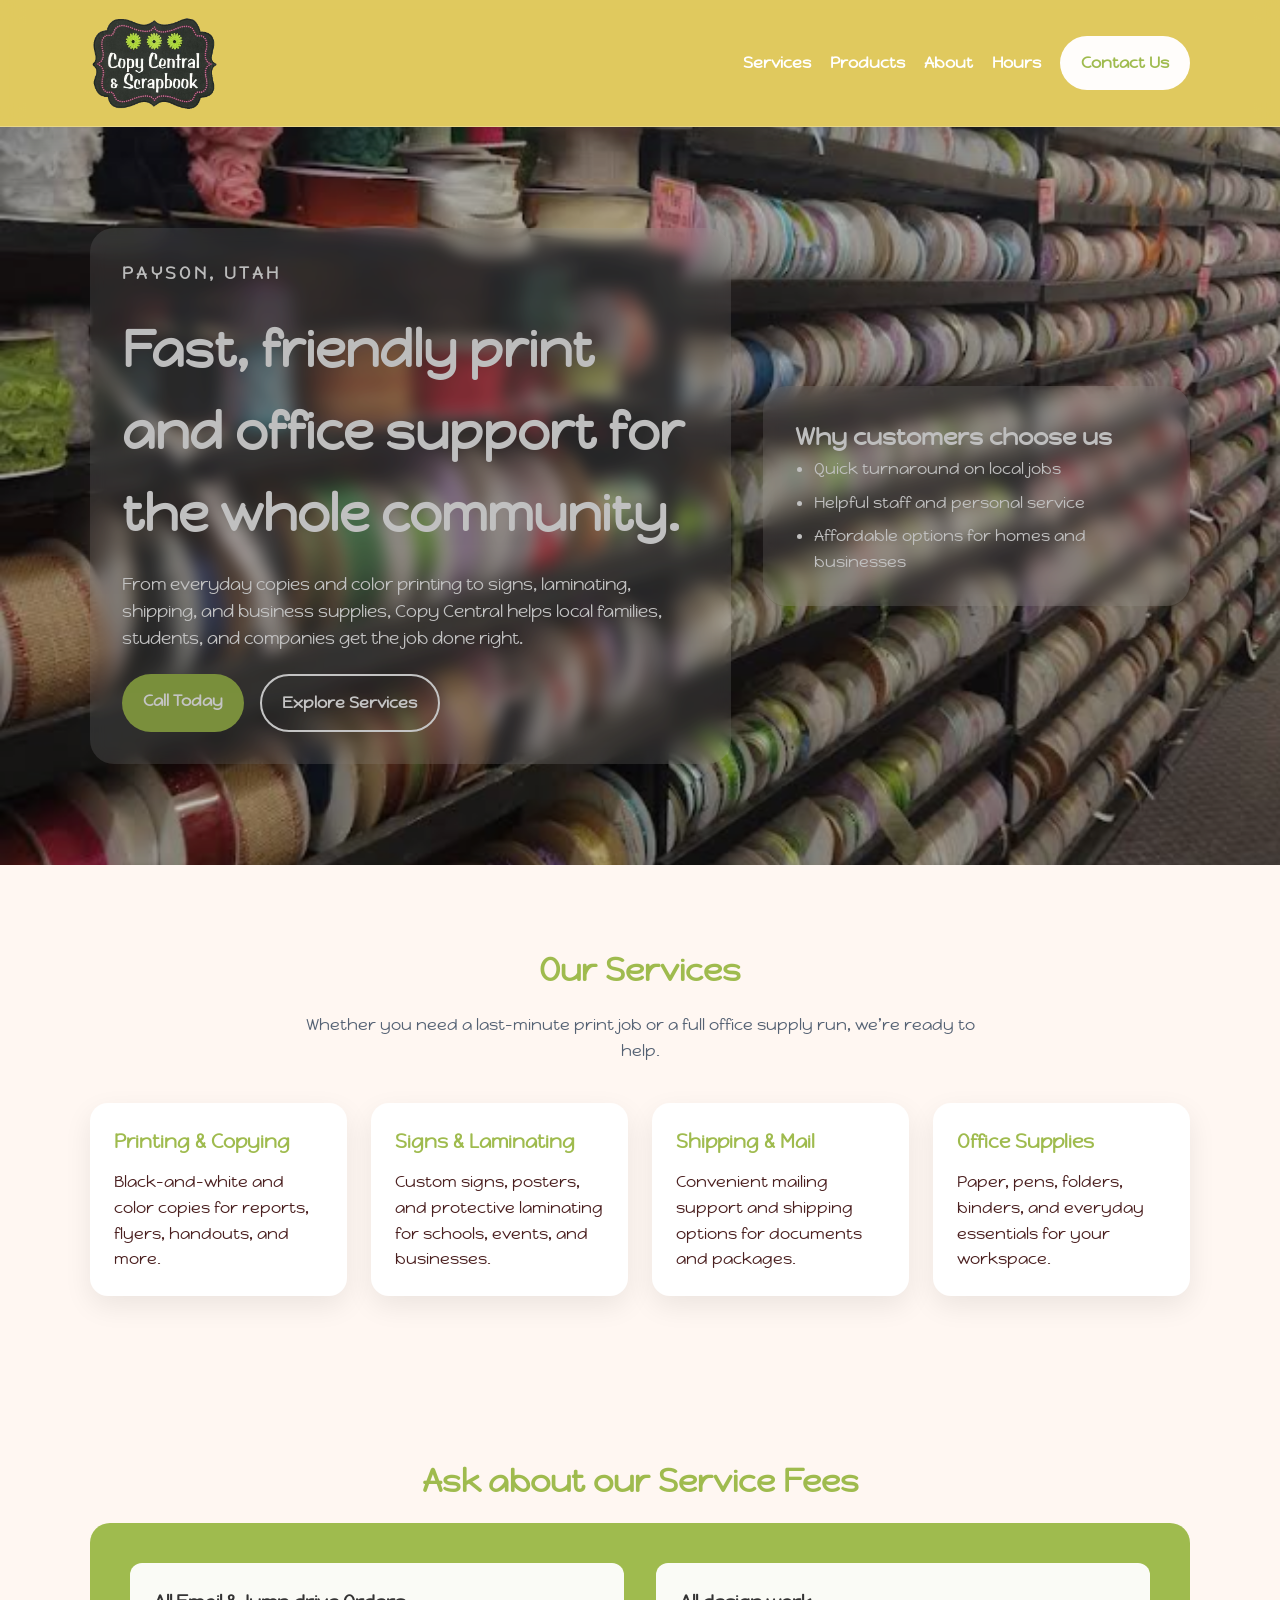
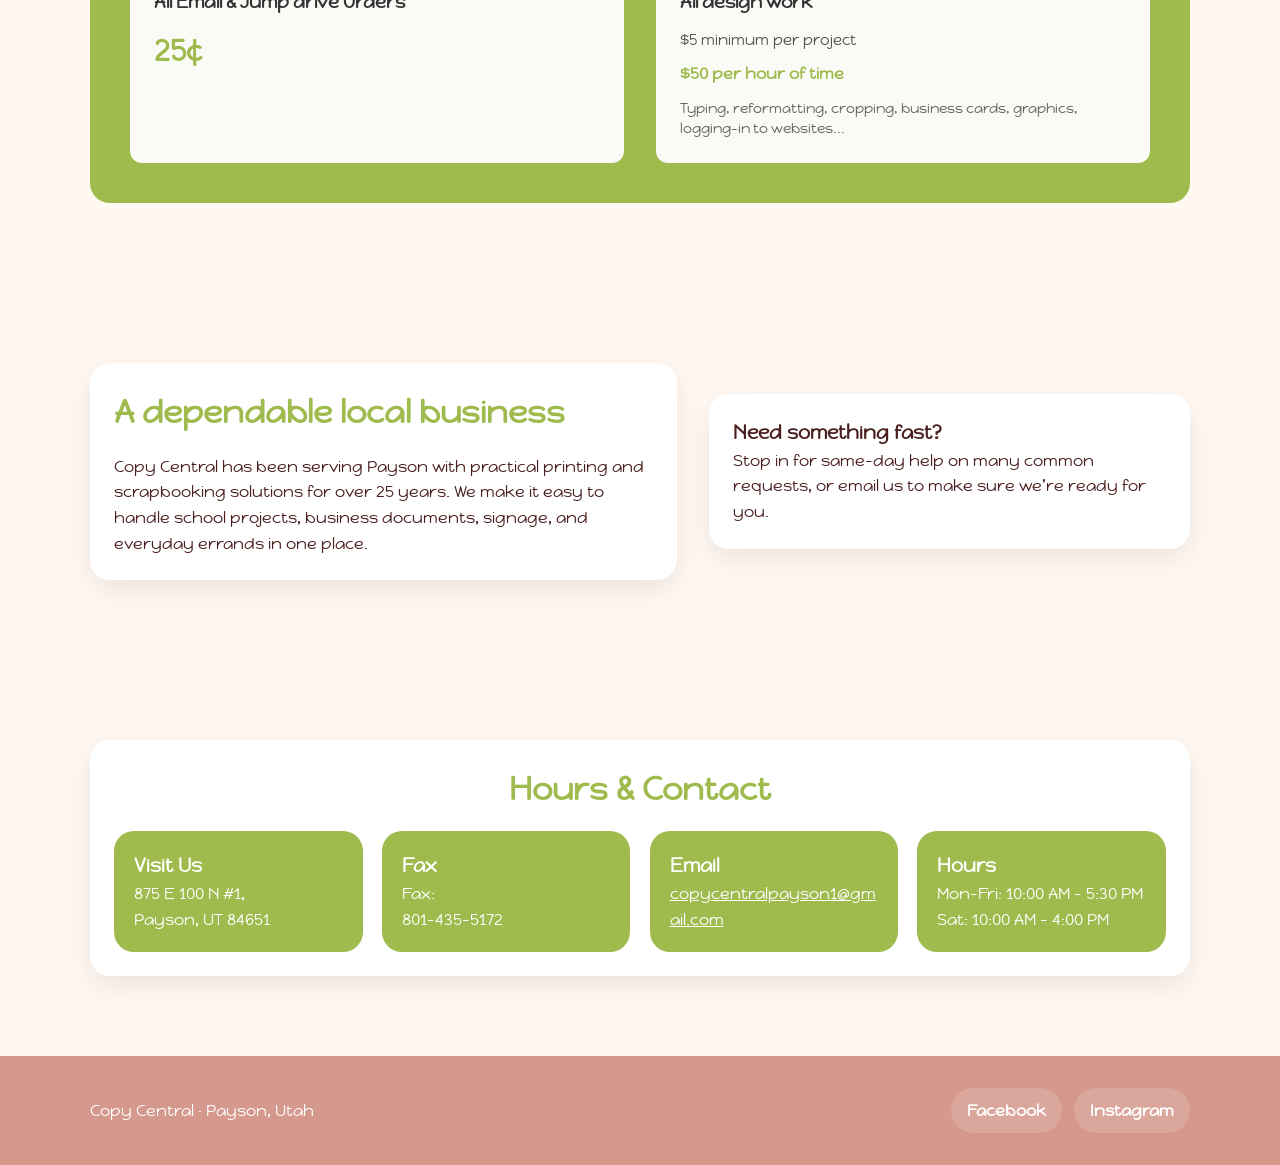
==== index.html @ 232d1b98 "ffdsgsdf" ====
<!DOCTYPE html>
<html lang="en">
  <head>
    <meta charset="UTF-8" />
    <meta name="viewport" content="width=device-width, initial-scale=1.0" />
    <title>Copy Central | Payson, Utah</title>
    <meta name="description" content="Copy Central in Payson, Utah offers printing, copying, signs, laminating, shipping, and office supplies."/>
    <link rel="preconnect" href="https://fonts.googleapis.com">
    <link rel="preconnect" href="https://fonts.gstatic.com" crossorigin>
    <link href="https://fonts.googleapis.com/css2?family=Happy+Monkey&display=swap" rel="stylesheet">
    <link rel="stylesheet" href="style.css" />
    <link rel="icon" type="image/x-icon" href="favicon.ico" />
  </head>
  <body>
    <header>
      <div class="container navbar">
        <a href="#home" class="brand" aria-label="Copy Central home">
          <img src="wordLogo.png" alt="Copy Central logo" style="height: 94px; width: auto; display: block;" />
        </a>
        <nav>
          <ul class="nav-links">
            <li><a href="#services">Services</a></li>
            <li><a href="products.html">Products</a></li>
            <li><a href="#about">About</a></li>
            <li><a href="#hours">Hours</a></li>
            <li><a href="#hours" class="btn btn-nav">Contact Us</a></li>
          </ul>
        </nav>
      </div>
    </header>

    <main id="home">
      <section class="hero">
        <div class="hero-bg" aria-hidden="true"></div>
        <div class="container hero-content">
          <div class="hero-card">
            <p class="eyebrow">Payson, Utah</p>
            <h1>Fast, friendly print and office support for the whole community.</h1>
            <p>
              From everyday copies and color printing to signs, laminating, shipping, and business supplies,
              Copy Central helps local families, students, and companies get the job done right.
            </p>
            <div class="actions">
              <a href="tel:+18015550199" class="btn btn-primary">Call Today</a>
              <a href="#services" class="btn btn-secondary">Explore Services</a>
            </div>
          </div>
          <div class="hero-card highlight-card">
            <h2>Why customers choose us</h2>
            <ul>
              <li>Quick turnaround on local jobs</li>
              <li>Helpful staff and personal service</li>
              <li>Affordable options for homes and businesses</li>
            </ul>
          </div>
        </div>
      </section>

      <section id="services">
        <div class="container">
          <h2 class="section-title">Our Services</h2>
          <p class="section-intro">
            Whether you need a last-minute print job or a full office supply run, we’re ready to help.
          </p>
          <div class="cards">
            <article class="card">
              <h3>Printing & Copying</h3>
              <p>Black-and-white and color copies for reports, flyers, handouts, and more.</p>
            </article>
            <article class="card">
              <h3>Signs & Laminating</h3>
              <p>Custom signs, posters, and protective laminating for schools, events, and businesses.</p>
            </article>
            <article class="card">
              <h3>Shipping & Mail</h3>
              <p>Convenient mailing support and shipping options for documents and packages.</p>
            </article>
            <article class="card">
              <h3>Office Supplies</h3>
              <p>Paper, pens, folders, binders, and everyday essentials for your workspace.</p>
            </article>
          </div>
        </div>
      </section>

      <section id="pricing">
        <div class="container">
          <h2 class="section-title">Ask about our Service Fees</h2>
          <div class="pricing-box">
            <div class="pricing-item">
              <h3>All Email & Jump drive Orders</h3>
              <p class="price">25¢</p>
            </div>
            <div class="pricing-item">
              <h3>All design work</h3>
              <p class="price-note">$5 minimum per project</p>
              <p class="price-detail">$50 per hour of time</p>
              <p class="pricing-desc">Typing, reformatting, cropping, business cards, graphics, logging-in to websites...</p>
            </div>
          </div>
        </div>
      </section>

      <section id="about">
        <div class="container about-grid">
          <div class="info-box">
            <h2 class="section-title left">A dependable local business</h2>
            <p>
              Copy Central has been serving Payson with practical printing and scrapbooking solutions for over 25 years. We make it easy to handle school projects, business documents, signage, and everyday errands in one place.
            </p>
          </div>
          <div class="info-box">
            <h3>Need something fast?</h3>
            <p>Stop in for same-day help on many common requests, or email us to make sure we’re ready for you.</p>
          </div>
        </div>
      </section>

      <section id="hours">
        <div class="container">
          <div class="hours-card">
            <h2 class="section-title">Hours & Contact</h2>
            <div class="contact-grid">
              <div class="contact-card">
                <h3>Visit Us</h3>
                <p>875 E 100 N #1, <br />Payson, UT 84651</p>
              </div>
              <div class="contact-card">
                <h3>Fax</h3>
                <p>Fax: <br />801-435-5172</p>
              </div>
              <div class="contact-card call-card">
                <h3>Email</h3>
                <p><a class="email-link" href="mailto:copycentralpayson1@gmail.com?subject=Copy%20Central%20print%20order&body=Hello%20Copy%20Central%2C%0A%0ACardstock%20or%20paper%3A%20%0ASize%3A%20%0AColor%20or%20black%3A%20%0ANumber%20of%20copies%3A%20%0A%0AThank%20you!">copycentralpayson1@gmail.com</a></p>
              </div>
              <div class="contact-card">
                <h3>Hours</h3>
                <p>Mon–Fri: 10:00 AM – 5:30 PM<br />Sat: 10:00 AM – 4:00 PM</p>
              </div>
            </div>
          </div>
        </div>
      </section>
    </main>

    <footer id="contact">
      <div class="container footer-content">
        <p>Copy Central · Payson, Utah</p>
        <div class="social-links">
          <a href="https://www.facebook.com/ScrapbookCentralPaysonUt/" target="_blank" rel="noopener noreferrer">Facebook</a>
          <a href="https://www.instagram.com/copycentralpaysonut/" target="_blank" rel="noopener noreferrer">Instagram</a>
        </div>
      </div>
    </footer>

    <script>
      const heroBg = document.querySelector('.hero-bg');
      const slides = ['background.png', '1.jpg', '2.jpg', '3.jpg', '4.jpg', '5.jpg', '6.jpg', '7.jpg', '8.jpg', '9.jpg'];
      let currentSlide = 0;

      function showSlide(index) {
        heroBg.style.opacity = '0';
        setTimeout(() => {
          heroBg.style.backgroundImage = `url('${slides[index]}')`;
          heroBg.style.opacity = '1';
        }, 250);
      }

      showSlide(currentSlide);
      setInterval(() => {
        currentSlide = (currentSlide + 1) % slides.length;
        showSlide(currentSlide);
      }, 5000);
    </script>
  </body>
</html>
---- style.css ----
* {
  margin: 0;
  padding: 0;
  box-sizing: border-box;
}

html {
  scroll-behavior: smooth;
}

body {
  font-family: "Happy Monkey", "Segoe UI", Arial, sans-serif;
  line-height: 1.6;
  color: #4a1f1f;
  background: #fff7f2;
}

h1,
h2,
h3,
.eyebrow,
.btn,
.nav-links a,
.brand {
  font-family: "Happy Monkey", "Segoe UI", Arial, sans-serif;
}

a {
  color: inherit;
}

.container {
  width: min(1100px, 90%);
  margin: 0 auto;
}

header {
  background: rgba(212, 184, 36, 0.72);
  backdrop-filter: blur(12px);
  -webkit-backdrop-filter: blur(12px);
  color: white;
  position: sticky;
  top: 0;
  z-index: 1000;
  border-bottom: 1px solid rgba(255, 255, 255, 0.25);
  box-shadow: 0 8px 24px rgba(0, 0, 0, 0.12);
}

.navbar {
  display: flex;
  justify-content: space-between;
  align-items: center;
  padding: 1rem 0;
  gap: 1rem;
}

.brand {
  font-size: 1.4rem;
  font-weight: 700;
  letter-spacing: 0.04em;
  text-decoration: none;
  color: white;
}

.nav-links {
  display: flex;
  align-items: center;
  gap: 1.2rem;
  list-style: none;
}

.nav-links a {
  text-decoration: none;
  font-weight: 600;
}

.btn-nav {
  background: #fffdfb;
  color: #9fbb4e;
  padding: 0.7rem 1rem;
  border-radius: 999px;
}

.hero {
  position: relative;
  min-height: 82vh;
  display: flex;
  align-items: center;
  color: white;
  padding: 4rem 0;
  overflow: hidden;
}

.hero::after {
  content: "";
  position: absolute;
  inset: 0;
  background: linear-gradient(rgba(0, 0, 0, 0.28), rgba(0, 0, 0, 0.22));
  z-index: 0;
}

.hero-bg {
  position: absolute;
  inset: 0;
  background-size: cover;
  background-position: center;
  transition: opacity 0.8s ease-in-out;
  opacity: 0;
  z-index: -1;
}

.hero-content {
  display: grid;
  grid-template-columns: 1.2fr 0.8fr;
  gap: 2rem;
  align-items: center;
}

.hero-card {
  background: rgba(255, 255, 255, 0.14);
  backdrop-filter: blur(8px);
  border-radius: 24px;
  padding: 2rem;
}

.eyebrow {
  display: inline-block;
  margin-bottom: 0.5rem;
  letter-spacing: 0.2em;
  text-transform: uppercase;
  font-size: 0.85rem;
  font-weight: 700;
}

.hero h1 {
  font-size: clamp(2rem, 4vw, 3.2rem);
  margin-bottom: 1rem;
}

.hero p {
  font-size: 1.05rem;
  max-width: 650px;
  margin-bottom: 1.4rem;
}

.actions {
  display: flex;
  flex-wrap: wrap;
  gap: 1rem;
}

.btn {
  display: inline-block;
  padding: 0.9rem 1.3rem;
  border-radius: 999px;
  text-decoration: none;
  font-weight: 700;
}

.btn-primary {
  background: #9fbb4e;
  color: #ffffff;
}

.btn-secondary {
  border: 2px solid white;
  color: white;
}

.highlight-card ul {
  padding-left: 1.2rem;
  display: grid;
  gap: 0.5rem;
}

section {
  padding: 5rem 0;
}

.section-title {
  text-align: center;
  margin-bottom: 1rem;
  color: #9fbb4e;
  font-size: 2rem;
}

.left {
  text-align: left;
}

.section-intro {
  text-align: center;
  max-width: 680px;
  margin: 0 auto 2.5rem;
  color: #556274;
}

.cards {
  display: grid;
  grid-template-columns: repeat(auto-fit, minmax(220px, 1fr));
  gap: 1.5rem;
}

.card {
  background: white;
  padding: 1.5rem;
  border-radius: 18px;
  box-shadow: 0 10px 28px rgba(0, 0, 0, 0.08);
}

.card h3 {
  color: #9fbb4e;
  margin-bottom: 0.75rem;
}

.about-grid {
  display: grid;
  grid-template-columns: 1.1fr 0.9fr;
  gap: 2rem;
  align-items: center;
}

.info-box,
.hours-card {
  background: white;
  border-radius: 20px;
  padding: 1.5rem;
  box-shadow: 0 10px 28px rgba(0, 0, 0, 0.08);
}

.contact-grid {
  display: grid;
  grid-template-columns: repeat(auto-fit, minmax(220px, 1fr));
  gap: 1.2rem;
}

.contact-card {
  background: #9fbb4e;
  color: white;
  border-radius: 20px;
  padding: 1.25rem;
  transition: transform 0.3s ease, box-shadow 0.3s ease;
}

.email-link {
  overflow-wrap: anywhere;
  text-decoration: underline;
}

.call-card {
  position: relative;
  overflow: hidden;
}

.call-card::after {
  content: "";
  position: absolute;
  inset: 0;
  background: linear-gradient(120deg, transparent 0%, rgba(255,255,255,0.25) 50%, transparent 100%);
  transform: translateX(-100%);
  transition: transform 0.6s ease;
}

#hours:target .call-card {
  animation: call-pop 0.9s ease;
  box-shadow: 0 18px 40px rgba(0, 0, 0, 0.2);
}

#hours:target .call-card::after {
  transform: translateX(100%);
}

@keyframes call-pop {
  0% {
    transform: scale(1);
  }
  50% {
    transform: scale(1.04) rotate(-2deg);
  }
  100% {
    transform: scale(1);
  }
}

.pricing-box {
  display: grid;
  grid-template-columns: repeat(auto-fit, minmax(280px, 1fr));
  gap: 2rem;
  background: #9fbb4e;
  border-radius: 20px;
  padding: 2.5rem;
  color: #333;
}

.pricing-item {
  background: rgba(255, 255, 255, 0.95);
  padding: 1.5rem;
  border-radius: 12px;
}

.pricing-item h3 {
  color: #333;
  margin-bottom: 0.75rem;
  font-size: 1.15rem;
}

.price {
  font-size: 1.8rem;
  font-weight: bold;
  color: #9fbb4e;
  margin-bottom: 0.5rem;
}

.price-note {
  font-size: 0.95rem;
  color: #555;
  margin-bottom: 0.5rem;
}

.price-detail {
  font-size: 1rem;
  font-weight: bold;
  color: #9fbb4e;
  margin-bottom: 0.75rem;
}

.pricing-desc {
  font-size: 0.9rem;
  color: #666;
  line-height: 1.4;
}

.page-hero {
  background: linear-gradient(135deg, #9fbb4e, #d4988c);
  color: white;
  padding: 4rem 0;
}

.page-hero h1 {
  font-size: clamp(2.2rem, 5vw, 3.8rem);
  margin-bottom: 0.75rem;
}

.page-hero p {
  max-width: 650px;
  font-size: 1.1rem;
}

.products-section {
  padding-top: 3.5rem;
}

.product-card {
  overflow: hidden;
  padding: 0;
}

.product-card img {
  width: 100%;
  aspect-ratio: 4 / 3;
  object-fit: cover;
  display: block;
}

.product-card-content {
  padding: 1.35rem;
}

.product-card-content h2 {
  color: #9fbb4e;
  font-size: 1.35rem;
  margin-bottom: 0.5rem;
}

.order-panel {
  margin-top: 3rem;
  background: #fff;
  border-left: 6px solid #9fbb4e;
  border-radius: 12px;
  padding: 1.5rem;
  box-shadow: 0 10px 28px rgba(0, 0, 0, 0.08);
}

.order-panel h2 {
  color: #9fbb4e;
  margin-bottom: 0.5rem;
}

.order-details {
  display: grid;
  grid-template-columns: repeat(4, minmax(0, 1fr));
  gap: 0.75rem;
  margin: 1.25rem 0;
  list-style: none;
}

.order-details li {
  background: #fff7f2;
  border-radius: 8px;
  padding: 0.8rem;
  font-weight: 700;
}

@media (max-width: 768px) {
  .order-details {
    grid-template-columns: repeat(2, minmax(0, 1fr));
  }
}

footer {
  background: #d4988c;
  color: white;
  padding: 2rem 0;
}

.footer-content {
  display: flex;
  justify-content: space-between;
  align-items: center;
  gap: 1rem;
  flex-wrap: wrap;
}

.social-links {
  display: flex;
  gap: 0.75rem;
}

.social-links a {
  text-decoration: none;
  color: white;
  background: rgba(255, 255, 255, 0.15);
  padding: 0.6rem 1rem;
  border-radius: 999px;
  font-weight: 600;
}

.social-links a:hover {
  background: rgba(255, 255, 255, 0.25);
}

@media (max-width: 768px) {
  .navbar {
    flex-direction: column;
    align-items: flex-start;
  }

  .nav-links {
    flex-wrap: wrap;
  }

  .hero-content,
  .about-grid {
    grid-template-columns: 1fr;
  }

  .hero {
    min-height: auto;
    padding: 3rem 0;
  }
}

.happy-monkey-regular {
  font-family: "Happy Monkey", system-ui;
  font-weight: 400;
  font-style: normal;
}
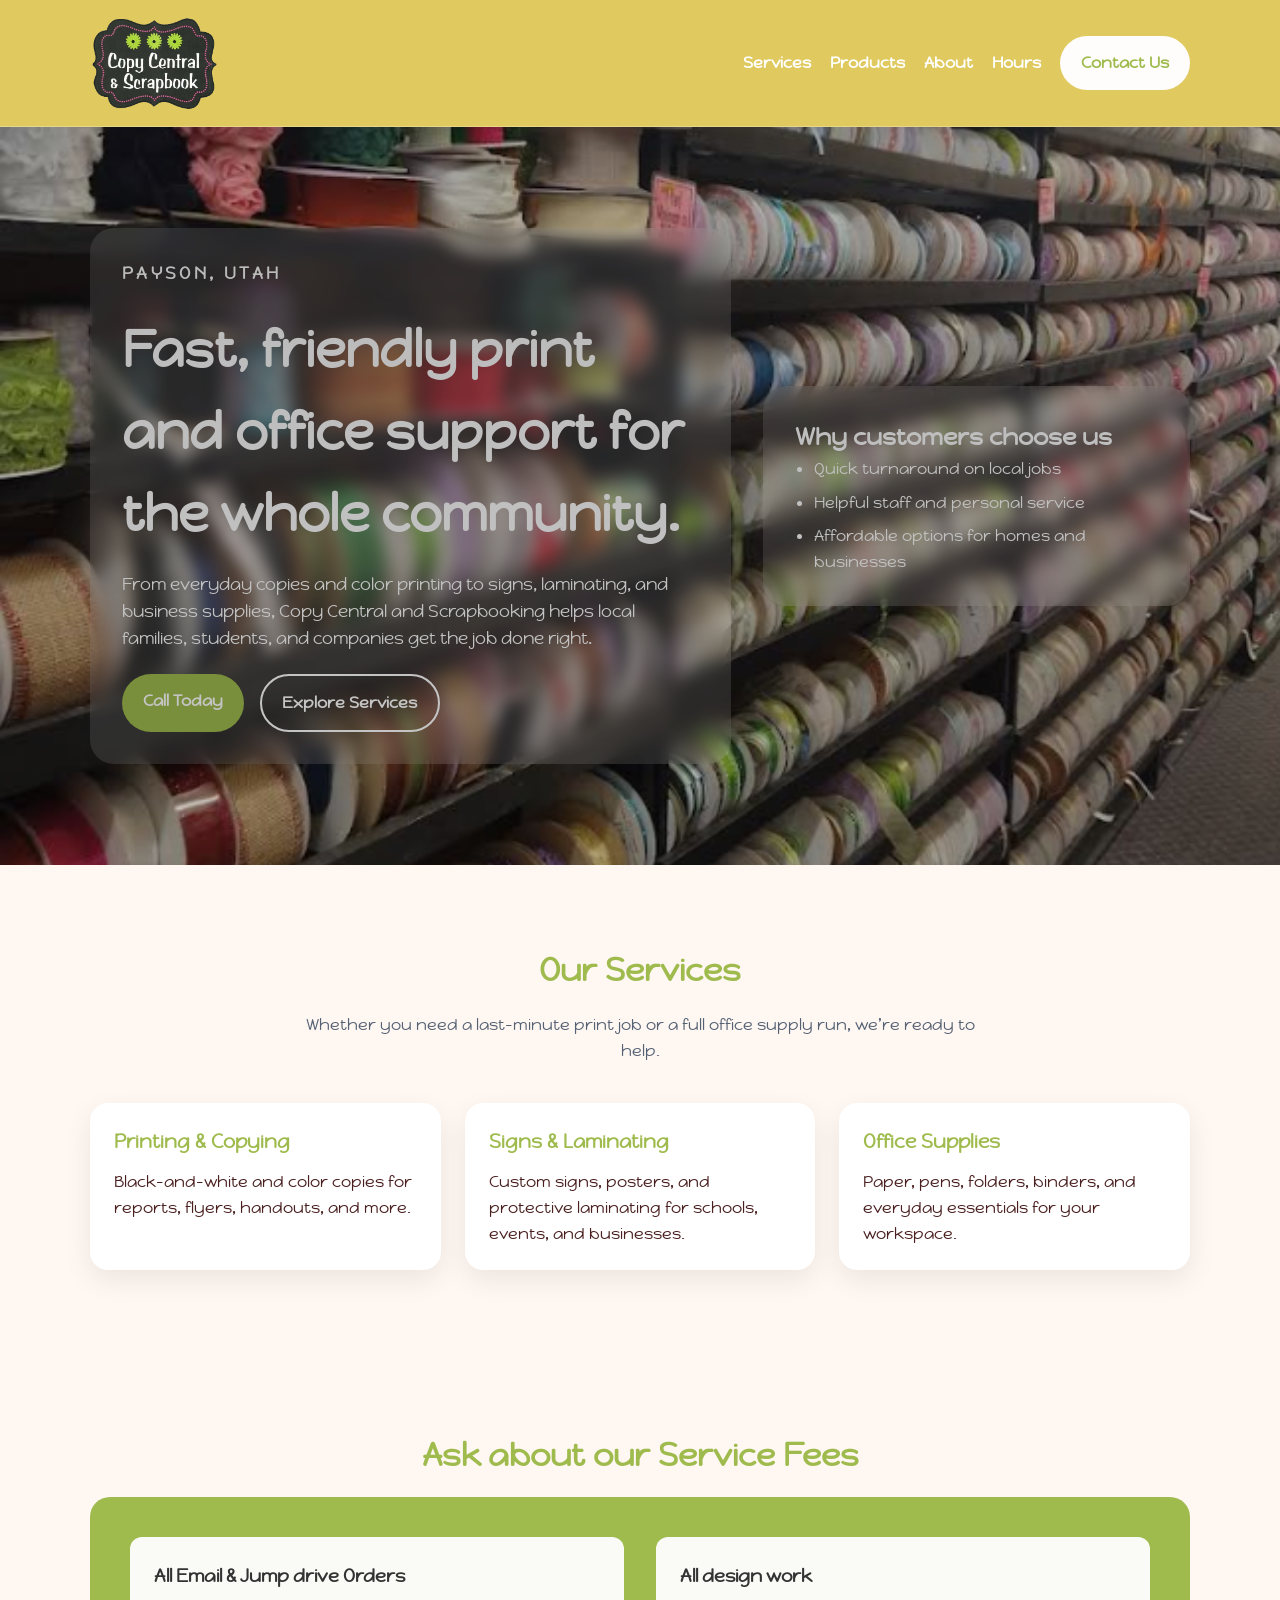
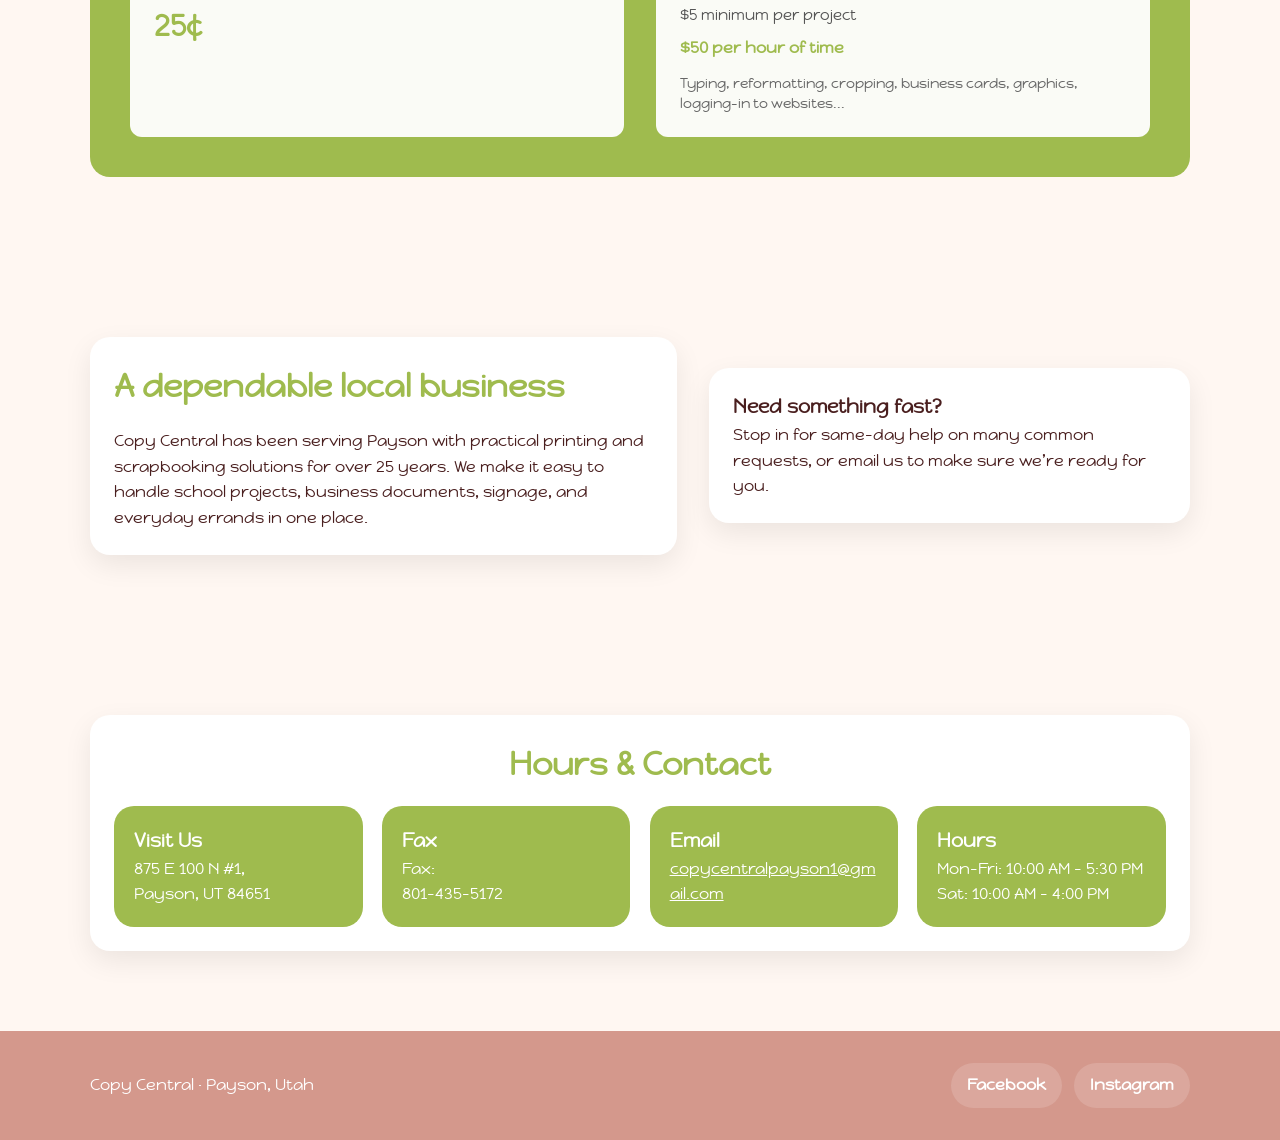
==== commit 25dddff4: "Revise index.html for content and structure updates Updated the HTML structure and content for the C" ====
--- a/index.html
+++ b/index.html
@@ -36,9 +36,7 @@
           <div class="hero-card">
             <p class="eyebrow">Payson, Utah</p>
             <h1>Fast, friendly print and office support for the whole community.</h1>
-            <p>
-              From everyday copies and color printing to signs, laminating, shipping, and business supplies,
-              Copy Central helps local families, students, and companies get the job done right.
+            <p>From everyday copies and color printing to signs, laminating, and business supplies, Copy Central and Scrapbooking helps local families, students, and companies get the job done right.
             </p>
             <div class="actions">
               <a href="tel:+18015550199" class="btn btn-primary">Call Today</a>
@@ -70,10 +68,6 @@
             <article class="card">
               <h3>Signs & Laminating</h3>
               <p>Custom signs, posters, and protective laminating for schools, events, and businesses.</p>
-            </article>
-            <article class="card">
-              <h3>Shipping & Mail</h3>
-              <p>Convenient mailing support and shipping options for documents and packages.</p>
             </article>
             <article class="card">
               <h3>Office Supplies</h3>
@@ -173,4 +167,4 @@
       }, 5000);
     </script>
   </body>
-</html>+</html>
--- a/style.css
+++ b/style.css
@@ -350,6 +350,43 @@
   padding-top: 3.5rem;
 }
 
+.inventory-grid {
+  display: grid;
+  grid-template-columns: repeat(2, minmax(0, 1fr));
+  gap: 3rem 5rem;
+  background: #fff;
+  padding: 2.5rem clamp(1.25rem, 4vw, 4rem);
+  border-radius: 18px;
+  box-shadow: 0 10px 28px rgba(0, 0, 0, 0.08);
+}
+
+.inventory-column {
+  display: grid;
+  align-content: start;
+  gap: 2.5rem;
+}
+
+.inventory-group h2 {
+  display: inline-block;
+  color: #f31575;
+  font-size: 2rem;
+  line-height: 1.1;
+  border-bottom: 3px solid #f31575;
+  margin-bottom: 0.55rem;
+}
+
+.inventory-group ul {
+  list-style: none;
+  display: grid;
+  gap: 0.15rem;
+  font-size: 1.1rem;
+  line-height: 1.35;
+}
+
+.inventory-group li::before {
+  content: "";
+}
+
 .product-card {
   overflow: hidden;
   padding: 0;
@@ -402,6 +439,11 @@
 }
 
 @media (max-width: 768px) {
+  .inventory-grid {
+    grid-template-columns: 1fr;
+    gap: 2rem;
+  }
+
   .order-details {
     grid-template-columns: repeat(2, minmax(0, 1fr));
   }
